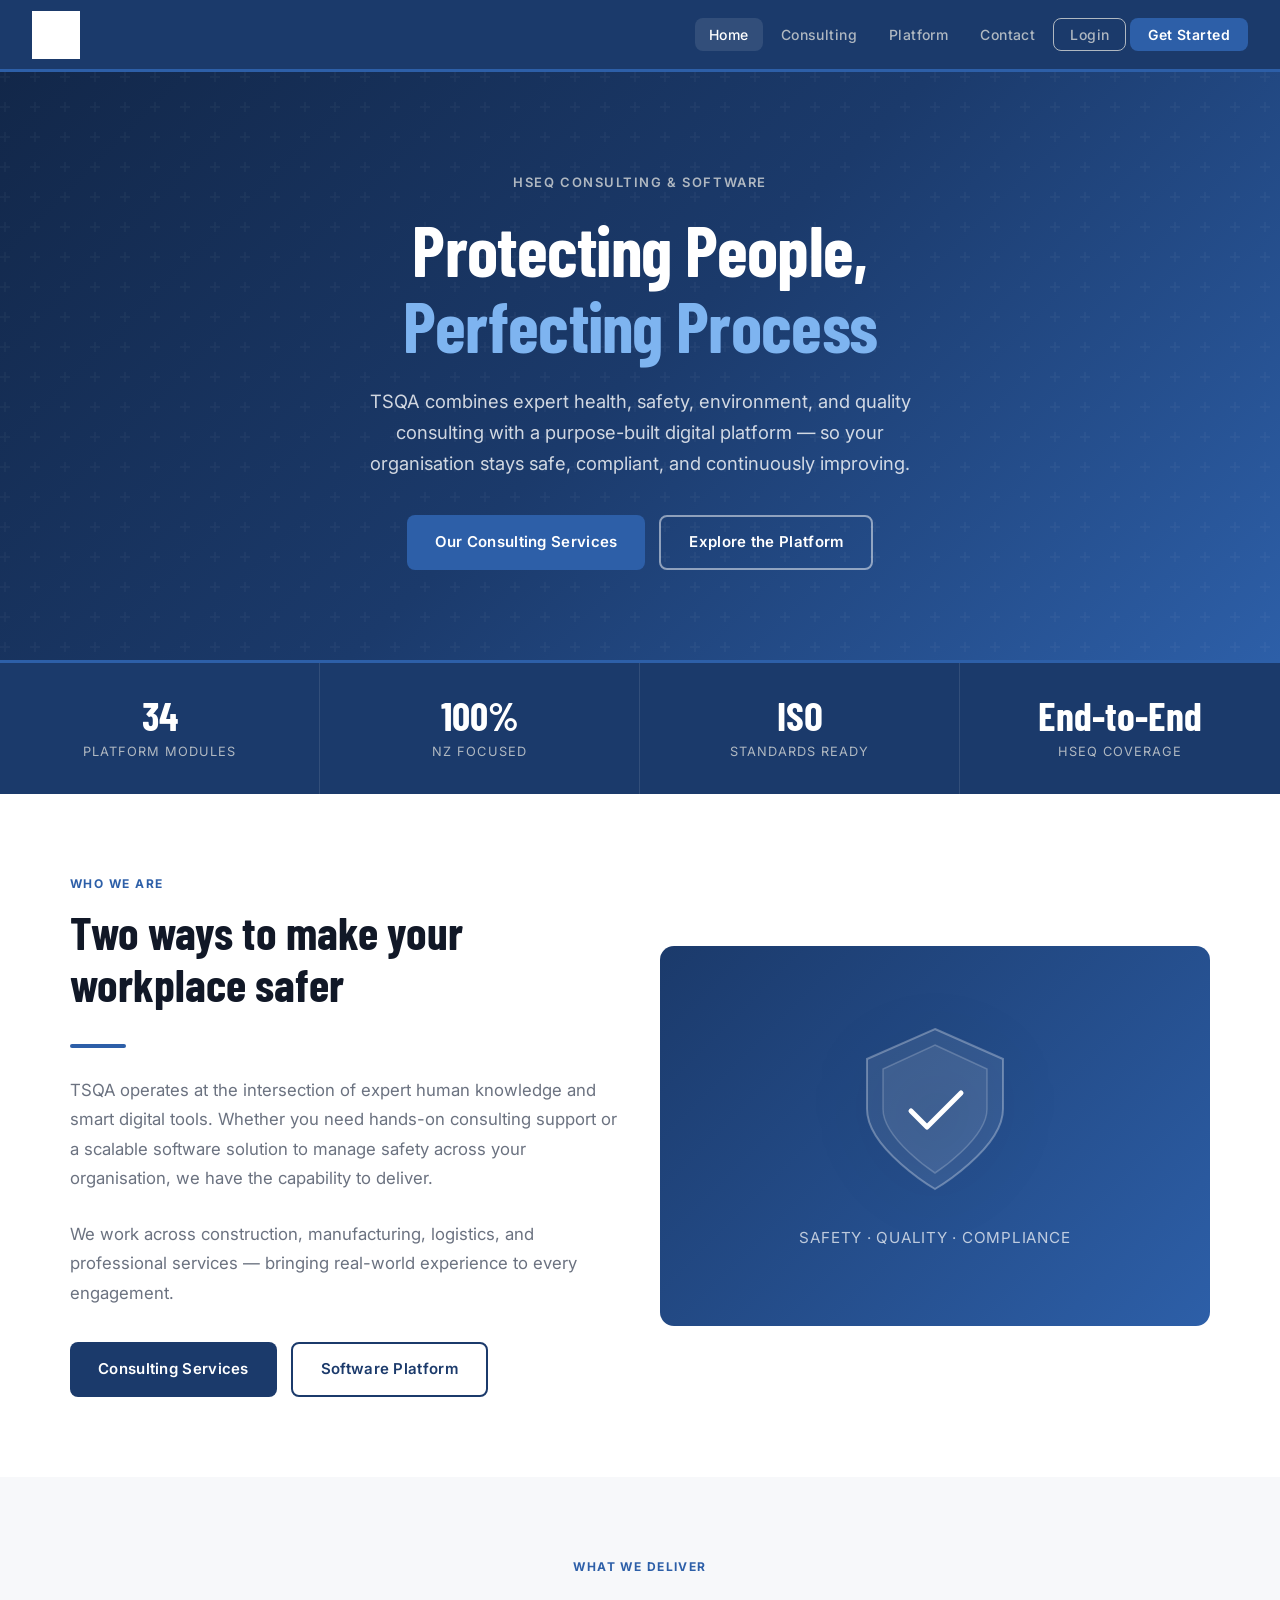
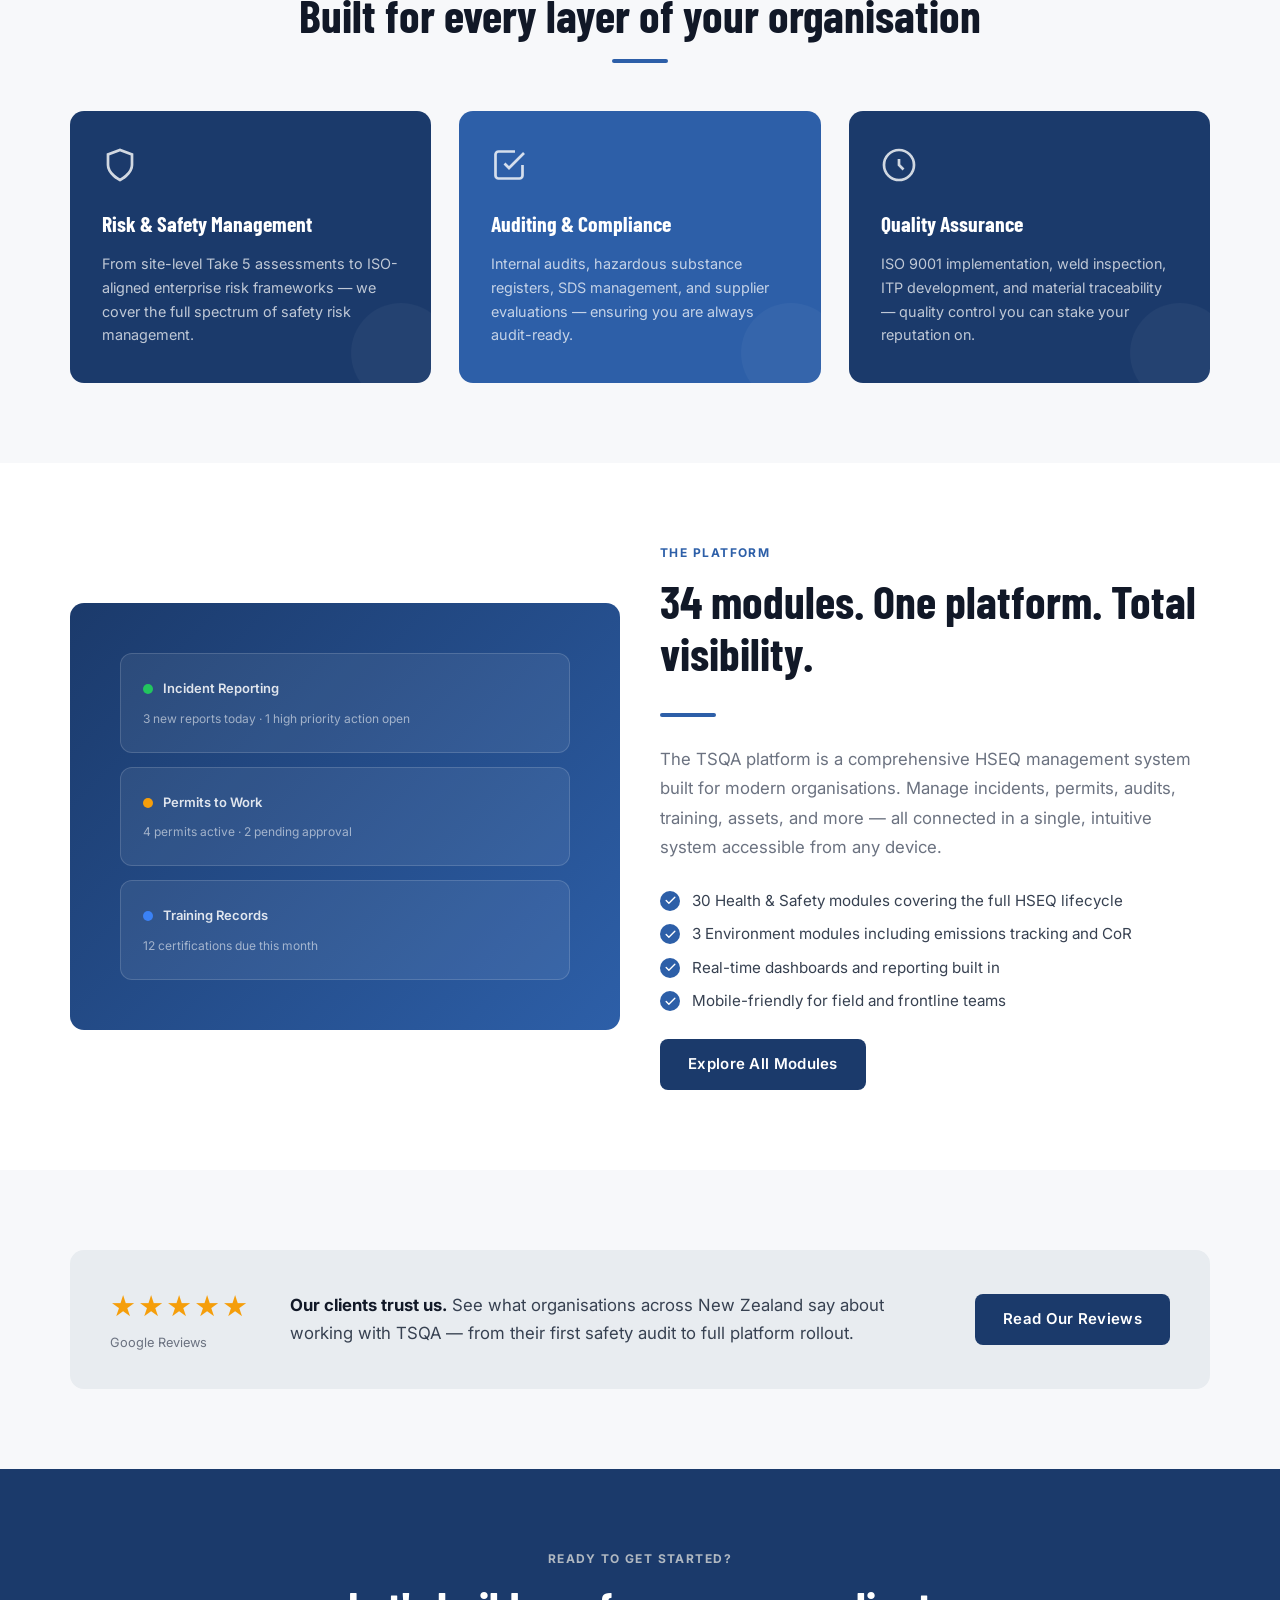
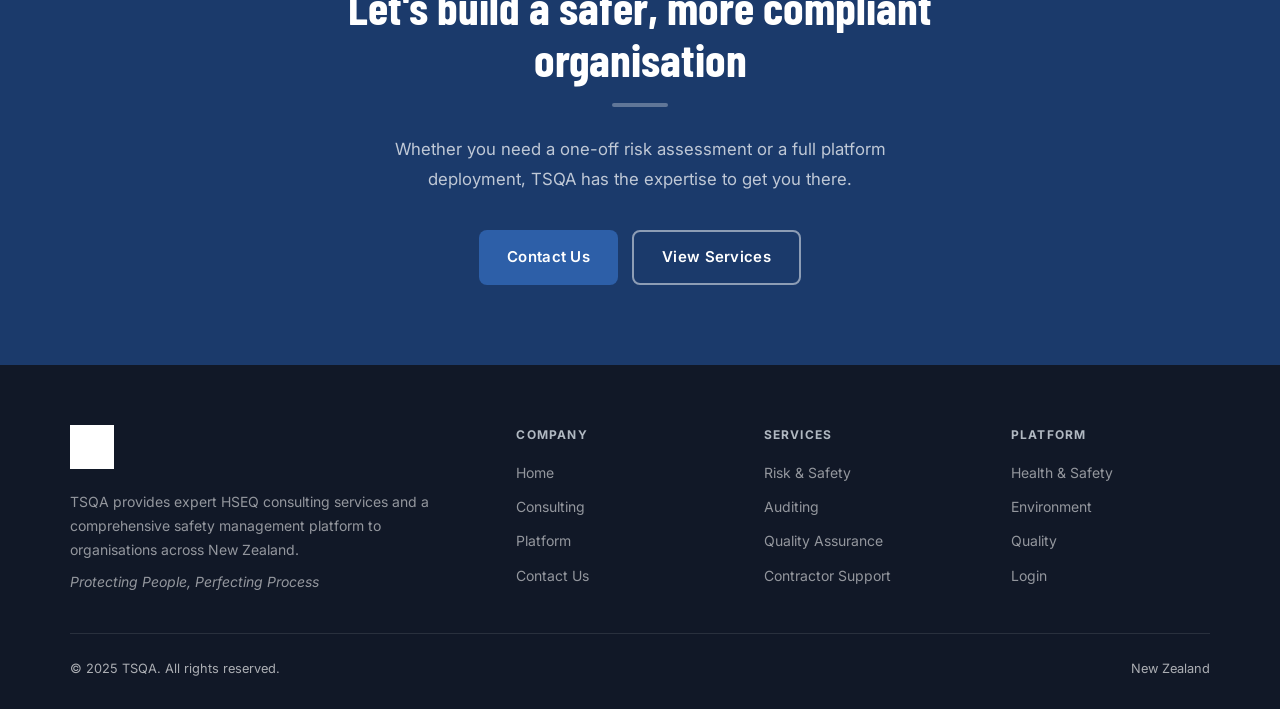
==== index.html @ 7590dee2 "Add files via upload" ====
<!DOCTYPE html>
<html lang="en">
<head>
  <meta charset="UTF-8" />
  <meta name="viewport" content="width=device-width, initial-scale=1.0" />
  <title>TSQA — Protecting People, Perfecting Process</title>
  <meta name="description" content="TSQA delivers expert HSEQ consulting and a powerful digital safety management platform. Protecting People, Perfecting Process." />
  <link rel="stylesheet" href="style.css" />
  <link rel="icon" type="image/png" href="logo.png" />
</head>
<body>

<!-- NAV -->
<nav>
  <a href="index.html" class="nav-logo">
    <img src="logo.png" alt="TSQA Logo" />
  </a>
  <button class="nav-toggle" id="navToggle" aria-label="Toggle menu">
    <span></span><span></span><span></span>
  </button>
  <ul class="nav-links" id="navLinks">
    <li><a href="index.html" class="active">Home</a></li>
    <li><a href="consulting.html">Consulting</a></li>
    <li><a href="platform.html">Platform</a></li>
    <li><a href="contact.html">Contact</a></li>
    <li><a href="platform.html#login" class="nav-login">Login</a></li>
    <li><a href="contact.html" class="nav-cta">Get Started</a></li>
  </ul>
</nav>

<!-- HERO -->
<section class="hero">
  <div class="hero-inner">
    <p class="hero-eyebrow">HSEQ Consulting &amp; Software</p>
    <h1>Protecting People,<br><em>Perfecting Process</em></h1>
    <p class="hero-sub">TSQA combines expert health, safety, environment, and quality consulting with a purpose-built digital platform — so your organisation stays safe, compliant, and continuously improving.</p>
    <div class="hero-actions">
      <a href="consulting.html" class="btn btn-primary">Our Consulting Services</a>
      <a href="platform.html" class="btn btn-outline">Explore the Platform</a>
    </div>
  </div>
</section>

<!-- STATS -->
<div class="stats-bar">
  <div class="stat-item">
    <div class="stat-num">34</div>
    <div class="stat-label">Platform Modules</div>
  </div>
  <div class="stat-item">
    <div class="stat-num">100%</div>
    <div class="stat-label">NZ Focused</div>
  </div>
  <div class="stat-item">
    <div class="stat-num">ISO</div>
    <div class="stat-label">Standards Ready</div>
  </div>
  <div class="stat-item">
    <div class="stat-num">End-to-End</div>
    <div class="stat-label">HSEQ Coverage</div>
  </div>
</div>

<!-- WHO WE ARE -->
<section class="section section-light">
  <div class="container">
    <div class="grid-2">
      <div class="split-text">
        <p class="section-label">Who We Are</p>
        <h2 class="section-title">Two ways to make your workplace safer</h2>
        <div class="divider"></div>
        <p class="section-body">TSQA operates at the intersection of expert human knowledge and smart digital tools. Whether you need hands-on consulting support or a scalable software solution to manage safety across your organisation, we have the capability to deliver.</p>
        <br />
        <p class="section-body">We work across construction, manufacturing, logistics, and professional services — bringing real-world experience to every engagement.</p>
        <br />
        <div style="display:flex; gap:14px; flex-wrap:wrap; margin-top:8px;">
          <a href="consulting.html" class="btn btn-navy">Consulting Services</a>
          <a href="platform.html" class="btn btn-dark-outline">Software Platform</a>
        </div>
      </div>
      <div class="split-img">
        <div class="shield-graphic">
          <svg viewBox="0 0 160 180" fill="none" xmlns="http://www.w3.org/2000/svg">
            <path d="M80 8 L148 38 L148 88 C148 128 80 168 80 168 C80 168 12 128 12 88 L12 38 Z" fill="rgba(255,255,255,0.08)" stroke="rgba(255,255,255,0.3)" stroke-width="2"/>
            <path d="M80 24 L132 48 L132 88 C132 118 80 152 80 152 C80 152 28 118 28 88 L28 48 Z" fill="rgba(255,255,255,0.06)" stroke="rgba(255,255,255,0.2)" stroke-width="1.5"/>
            <path d="M56 90 L72 106 L106 72" stroke="white" stroke-width="5" stroke-linecap="round" stroke-linejoin="round"/>
          </svg>
          <p style="color:rgba(255,255,255,0.7); font-size:0.95rem; margin-top:16px; letter-spacing:0.05em;">SAFETY · QUALITY · COMPLIANCE</p>
        </div>
      </div>
    </div>
  </div>
</section>

<!-- PILLARS -->
<section class="section section-grey">
  <div class="container">
    <div style="text-align:center; margin-bottom:48px;">
      <p class="section-label" style="text-align:center;">What We Deliver</p>
      <h2 class="section-title" style="text-align:center;">Built for every layer of your organisation</h2>
      <div class="divider center"></div>
    </div>
    <div class="grid-3">
      <div class="pillar">
        <svg style="width:36px;height:36px;stroke:rgba(255,255,255,0.8);stroke-width:1.8;fill:none;margin-bottom:16px;" viewBox="0 0 24 24"><path d="M12 22s8-4 8-10V5l-8-3-8 3v7c0 6 8 10 8 10z"/></svg>
        <h3>Risk &amp; Safety Management</h3>
        <p>From site-level Take 5 assessments to ISO-aligned enterprise risk frameworks — we cover the full spectrum of safety risk management.</p>
      </div>
      <div class="pillar" style="background:var(--steel);">
        <svg style="width:36px;height:36px;stroke:rgba(255,255,255,0.8);stroke-width:1.8;fill:none;margin-bottom:16px;" viewBox="0 0 24 24"><path d="M9 11l3 3L22 4"/><path d="M21 12v7a2 2 0 01-2 2H5a2 2 0 01-2-2V5a2 2 0 012-2h11"/></svg>
        <h3>Auditing &amp; Compliance</h3>
        <p>Internal audits, hazardous substance registers, SDS management, and supplier evaluations — ensuring you are always audit-ready.</p>
      </div>
      <div class="pillar">
        <svg style="width:36px;height:36px;stroke:rgba(255,255,255,0.8);stroke-width:1.8;fill:none;margin-bottom:16px;" viewBox="0 0 24 24"><circle cx="12" cy="12" r="10"/><path d="M12 8v4l3 3"/></svg>
        <h3>Quality Assurance</h3>
        <p>ISO 9001 implementation, weld inspection, ITP development, and material traceability — quality control you can stake your reputation on.</p>
      </div>
    </div>
  </div>
</section>

<!-- PLATFORM TEASER -->
<section class="section section-light">
  <div class="container">
    <div class="grid-2">
      <div class="split-img" style="background: linear-gradient(135deg, #1B3A6B 0%, #2D5FA8 100%);">
        <div style="width:100%; padding:10px;">
          <div style="background:rgba(255,255,255,0.07); border:1px solid rgba(255,255,255,0.15); border-radius:12px; padding:24px 22px; margin-bottom:14px;">
            <div style="display:flex;align-items:center;gap:10px;margin-bottom:10px;">
              <div style="width:10px;height:10px;border-radius:50%;background:#22C55E;"></div>
              <span style="color:rgba(255,255,255,0.85);font-size:13px;font-weight:600;">Incident Reporting</span>
            </div>
            <p style="color:rgba(255,255,255,0.55);font-size:12px;line-height:1.5;">3 new reports today · 1 high priority action open</p>
          </div>
          <div style="background:rgba(255,255,255,0.07); border:1px solid rgba(255,255,255,0.15); border-radius:12px; padding:24px 22px; margin-bottom:14px;">
            <div style="display:flex;align-items:center;gap:10px;margin-bottom:10px;">
              <div style="width:10px;height:10px;border-radius:50%;background:#F59E0B;"></div>
              <span style="color:rgba(255,255,255,0.85);font-size:13px;font-weight:600;">Permits to Work</span>
            </div>
            <p style="color:rgba(255,255,255,0.55);font-size:12px;line-height:1.5;">4 permits active · 2 pending approval</p>
          </div>
          <div style="background:rgba(255,255,255,0.07); border:1px solid rgba(255,255,255,0.15); border-radius:12px; padding:24px 22px;">
            <div style="display:flex;align-items:center;gap:10px;margin-bottom:10px;">
              <div style="width:10px;height:10px;border-radius:50%;background:#3B82F6;"></div>
              <span style="color:rgba(255,255,255,0.85);font-size:13px;font-weight:600;">Training Records</span>
            </div>
            <p style="color:rgba(255,255,255,0.55);font-size:12px;line-height:1.5;">12 certifications due this month</p>
          </div>
        </div>
      </div>
      <div class="split-text">
        <p class="section-label">The Platform</p>
        <h2 class="section-title">34 modules. One platform. Total visibility.</h2>
        <div class="divider"></div>
        <p class="section-body">The TSQA platform is a comprehensive HSEQ management system built for modern organisations. Manage incidents, permits, audits, training, assets, and more — all connected in a single, intuitive system accessible from any device.</p>
        <br />
        <ul class="service-list">
          <li>30 Health &amp; Safety modules covering the full HSEQ lifecycle</li>
          <li>3 Environment modules including emissions tracking and CoR</li>
          <li>Real-time dashboards and reporting built in</li>
          <li>Mobile-friendly for field and frontline teams</li>
        </ul>
        <br />
        <a href="platform.html" class="btn btn-navy" style="align-self:flex-start;">Explore All Modules</a>
      </div>
    </div>
  </div>
</section>

<!-- REVIEWS CTA -->
<section class="section section-grey">
  <div class="container">
    <div class="review-banner">
      <div>
        <div class="review-stars">★★★★★</div>
        <p style="font-size:0.8rem;color:var(--muted);margin-top:4px;">Google Reviews</p>
      </div>
      <div class="review-text">
        <p><strong>Our clients trust us.</strong> See what organisations across New Zealand say about working with TSQA — from their first safety audit to full platform rollout.</p>
      </div>
      <a href="https://www.google.com/search?q=TSQA+reviews" target="_blank" rel="noopener" class="btn btn-navy">Read Our Reviews</a>
    </div>
  </div>
</section>

<!-- FINAL CTA -->
<section class="section section-navy">
  <div class="container" style="text-align:center;">
    <p class="section-label on-dark" style="text-align:center;">Ready to get started?</p>
    <h2 class="section-title on-dark" style="text-align:center; max-width:600px; margin:0 auto 16px;">Let's build a safer, more compliant organisation</h2>
    <div class="divider center" style="background:rgba(255,255,255,0.3);"></div>
    <p class="section-body on-dark" style="margin:0 auto 36px; text-align:center;">Whether you need a one-off risk assessment or a full platform deployment, TSQA has the expertise to get you there.</p>
    <div style="display:flex;gap:14px;justify-content:center;flex-wrap:wrap;">
      <a href="contact.html" class="btn btn-primary">Contact Us</a>
      <a href="consulting.html" class="btn btn-outline">View Services</a>
    </div>
  </div>
</section>

<!-- FOOTER -->
<footer>
  <div class="footer-grid">
    <div class="footer-brand">
      <img src="logo.png" alt="TSQA" />
      <p>TSQA provides expert HSEQ consulting services and a comprehensive safety management platform to organisations across New Zealand.</p>
      <p class="footer-tagline">Protecting People, Perfecting Process</p>
    </div>
    <div class="footer-col">
      <h4>Company</h4>
      <ul>
        <li><a href="index.html">Home</a></li>
        <li><a href="consulting.html">Consulting</a></li>
        <li><a href="platform.html">Platform</a></li>
        <li><a href="contact.html">Contact Us</a></li>
      </ul>
    </div>
    <div class="footer-col">
      <h4>Services</h4>
      <ul>
        <li><a href="consulting.html#risk">Risk &amp; Safety</a></li>
        <li><a href="consulting.html#auditing">Auditing</a></li>
        <li><a href="consulting.html#quality">Quality Assurance</a></li>
        <li><a href="consulting.html#contractor">Contractor Support</a></li>
      </ul>
    </div>
    <div class="footer-col">
      <h4>Platform</h4>
      <ul>
        <li><a href="platform.html#hs">Health &amp; Safety</a></li>
        <li><a href="platform.html#env">Environment</a></li>
        <li><a href="platform.html#quality">Quality</a></li>
        <li><a href="platform.html#login">Login</a></li>
      </ul>
    </div>
  </div>
  <div class="footer-bottom">
    <span>&copy; 2025 TSQA. All rights reserved.</span>
    <span>New Zealand</span>
  </div>
</footer>

<script>
  const toggle = document.getElementById('navToggle');
  const links = document.getElementById('navLinks');
  toggle.addEventListener('click', () => links.classList.toggle('open'));
</script>

</body>
</html>
---- style.css ----
/* TSQA — Global Stylesheet */
/* Palette: Navy #1B3A6B | Steel Blue #2D5FA8 | Silver #B0B8C1 | White #FFFFFF | Dark #111827 */

@import url('https://fonts.googleapis.com/css2?family=Inter:wght@400;500;600;700&family=Barlow+Condensed:wght@600;700&display=swap');

*, *::before, *::after { box-sizing: border-box; margin: 0; padding: 0; }

:root {
  --navy:       #1B3A6B;
  --navy-dark:  #122749;
  --navy-light: #243F7A;
  --steel:      #2D5FA8;
  --steel-light:#4478C8;
  --silver:     #B0B8C1;
  --silver-light:#E8ECF0;
  --white:      #FFFFFF;
  --dark:       #111827;
  --mid:        #374151;
  --muted:      #6B7280;
  --border:     #D1D5DB;
  --radius:     8px;
  --radius-lg:  14px;
  --shadow:     0 2px 12px rgba(27,58,107,0.10);
  --shadow-lg:  0 8px 32px rgba(27,58,107,0.18);
  --transition: 0.2s ease;
  --font-display: 'Barlow Condensed', sans-serif;
  --font-body:    'Inter', sans-serif;
}

html { scroll-behavior: smooth; }

body {
  font-family: var(--font-body);
  color: var(--dark);
  background: var(--white);
  font-size: 16px;
  line-height: 1.65;
  -webkit-font-smoothing: antialiased;
}

/* ── NAV ── */
nav {
  position: sticky;
  top: 0;
  z-index: 100;
  background: var(--navy);
  border-bottom: 3px solid var(--steel);
  padding: 0 2rem;
  display: flex;
  align-items: center;
  justify-content: space-between;
  height: 72px;
}

.nav-logo {
  display: flex;
  align-items: center;
  gap: 12px;
  text-decoration: none;
}

.nav-logo img {
  height: 48px;
  width: auto;
  filter: brightness(0) invert(1);
}

.nav-links {
  display: flex;
  align-items: center;
  gap: 4px;
  list-style: none;
}

.nav-links a {
  color: var(--silver);
  text-decoration: none;
  font-size: 14px;
  font-weight: 500;
  letter-spacing: 0.03em;
  padding: 8px 14px;
  border-radius: var(--radius);
  transition: color var(--transition), background var(--transition);
}

.nav-links a:hover,
.nav-links a.active {
  color: var(--white);
  background: rgba(255,255,255,0.10);
}

.nav-cta {
  background: var(--steel) !important;
  color: var(--white) !important;
  border-radius: var(--radius) !important;
  padding: 8px 18px !important;
  font-weight: 600 !important;
  transition: background var(--transition) !important;
}

.nav-cta:hover {
  background: var(--steel-light) !important;
}

.nav-login {
  border: 1.5px solid var(--silver) !important;
  color: var(--silver) !important;
  border-radius: var(--radius) !important;
  padding: 7px 16px !important;
  font-weight: 500 !important;
  transition: border-color var(--transition), color var(--transition) !important;
}

.nav-login:hover {
  border-color: var(--white) !important;
  color: var(--white) !important;
  background: transparent !important;
}

/* Hamburger */
.nav-toggle {
  display: none;
  flex-direction: column;
  gap: 5px;
  cursor: pointer;
  background: none;
  border: none;
  padding: 8px;
}
.nav-toggle span {
  display: block;
  width: 24px;
  height: 2px;
  background: var(--white);
  border-radius: 2px;
  transition: transform var(--transition), opacity var(--transition);
}

/* ── HERO ── */
.hero {
  background: linear-gradient(135deg, var(--navy-dark) 0%, var(--navy) 50%, var(--steel) 100%);
  color: var(--white);
  padding: 100px 2rem 90px;
  text-align: center;
  position: relative;
  overflow: hidden;
}

.hero::before {
  content: '';
  position: absolute;
  inset: 0;
  background: url("data:image/svg+xml,%3Csvg width='60' height='60' viewBox='0 0 60 60' xmlns='http://www.w3.org/2000/svg'%3E%3Cg fill='none' fill-rule='evenodd'%3E%3Cg fill='%23ffffff' fill-opacity='0.03'%3E%3Cpath d='M36 34v-4h-2v4h-4v2h4v4h2v-4h4v-2h-4zm0-30V0h-2v4h-4v2h4v4h2V6h4V4h-4zM6 34v-4H4v4H0v2h4v4h2v-4h4v-2H6zM6 4V0H4v4H0v2h4v4h2V6h4V4H6z'/%3E%3C/g%3E%3C/g%3E%3C/svg%3E");
}

.hero-inner {
  position: relative;
  max-width: 800px;
  margin: 0 auto;
}

.hero-eyebrow {
  font-size: 13px;
  font-weight: 600;
  letter-spacing: 0.12em;
  text-transform: uppercase;
  color: var(--silver);
  margin-bottom: 18px;
}

.hero h1 {
  font-family: var(--font-display);
  font-size: clamp(2.6rem, 6vw, 4.4rem);
  font-weight: 700;
  line-height: 1.08;
  letter-spacing: -0.01em;
  margin-bottom: 22px;
}

.hero h1 em {
  font-style: normal;
  color: #7EB4F0;
}

.hero-sub {
  font-size: 1.15rem;
  color: rgba(255,255,255,0.80);
  max-width: 580px;
  margin: 0 auto 36px;
  line-height: 1.7;
}

.hero-actions {
  display: flex;
  gap: 14px;
  justify-content: center;
  flex-wrap: wrap;
}

/* ── BUTTONS ── */
.btn {
  display: inline-flex;
  align-items: center;
  gap: 8px;
  font-family: var(--font-body);
  font-size: 15px;
  font-weight: 600;
  padding: 13px 28px;
  border-radius: var(--radius);
  text-decoration: none;
  cursor: pointer;
  border: none;
  transition: all var(--transition);
  letter-spacing: 0.02em;
}

.btn-primary {
  background: var(--steel);
  color: var(--white);
}
.btn-primary:hover { background: var(--steel-light); transform: translateY(-1px); }

.btn-outline {
  background: transparent;
  color: var(--white);
  border: 2px solid rgba(255,255,255,0.5);
}
.btn-outline:hover { border-color: var(--white); background: rgba(255,255,255,0.08); }

.btn-navy {
  background: var(--navy);
  color: var(--white);
}
.btn-navy:hover { background: var(--navy-dark); transform: translateY(-1px); }

.btn-dark-outline {
  background: transparent;
  color: var(--navy);
  border: 2px solid var(--navy);
}
.btn-dark-outline:hover { background: var(--navy); color: var(--white); }

/* ── SECTIONS ── */
.section {
  padding: 80px 2rem;
}

.section-light { background: var(--white); }
.section-grey  { background: #F7F8FA; }
.section-navy  { background: var(--navy); color: var(--white); }
.section-dark  { background: var(--dark); color: var(--white); }

.container {
  max-width: 1140px;
  margin: 0 auto;
}

.section-label {
  font-size: 12px;
  font-weight: 700;
  letter-spacing: 0.12em;
  text-transform: uppercase;
  color: var(--steel);
  margin-bottom: 12px;
}

.section-label.on-dark { color: var(--silver); }

.section-title {
  font-family: var(--font-display);
  font-size: clamp(1.9rem, 4vw, 2.9rem);
  font-weight: 700;
  line-height: 1.12;
  color: var(--dark);
  margin-bottom: 16px;
}

.section-title.on-dark { color: var(--white); }

.section-body {
  font-size: 1.05rem;
  color: var(--muted);
  max-width: 580px;
  line-height: 1.75;
}

.section-body.on-dark { color: rgba(255,255,255,0.72); }

/* ── GRID ── */
.grid-2 { display: grid; grid-template-columns: repeat(auto-fit, minmax(480px, 1fr)); gap: 40px; align-items: center; }
.grid-3 { display: grid; grid-template-columns: repeat(auto-fit, minmax(280px, 1fr)); gap: 28px; }
.grid-4 { display: grid; grid-template-columns: repeat(auto-fit, minmax(220px, 1fr)); gap: 24px; }

/* ── CARDS ── */
.card {
  background: var(--white);
  border: 1px solid var(--border);
  border-radius: var(--radius-lg);
  padding: 28px 26px;
  transition: box-shadow var(--transition), transform var(--transition);
}
.card:hover {
  box-shadow: var(--shadow-lg);
  transform: translateY(-3px);
}

.card-icon {
  width: 52px;
  height: 52px;
  border-radius: 12px;
  background: #EBF1FA;
  display: flex;
  align-items: center;
  justify-content: center;
  margin-bottom: 18px;
}
.card-icon svg { width: 26px; height: 26px; stroke: var(--steel); stroke-width: 1.8; fill: none; }

.card h3 {
  font-size: 1.05rem;
  font-weight: 600;
  color: var(--dark);
  margin-bottom: 8px;
}

.card p {
  font-size: 0.9rem;
  color: var(--muted);
  line-height: 1.65;
}

/* Module cards (platform page) */
.module-card {
  background: var(--white);
  border: 1px solid var(--border);
  border-radius: var(--radius-lg);
  padding: 22px 20px;
  border-left: 4px solid var(--steel);
  transition: box-shadow var(--transition), transform var(--transition);
}
.module-card:hover {
  box-shadow: var(--shadow);
  transform: translateY(-2px);
}
.module-card h4 {
  font-size: 0.95rem;
  font-weight: 600;
  color: var(--navy);
  margin-bottom: 6px;
}
.module-card p {
  font-size: 0.845rem;
  color: var(--muted);
  line-height: 1.6;
}

/* ── STATS BAR ── */
.stats-bar {
  display: grid;
  grid-template-columns: repeat(auto-fit, minmax(160px, 1fr));
  gap: 0;
  background: var(--navy);
  border-top: 3px solid var(--steel);
}
.stat-item {
  padding: 32px 24px;
  text-align: center;
  border-right: 1px solid rgba(255,255,255,0.10);
}
.stat-item:last-child { border-right: none; }
.stat-num {
  font-family: var(--font-display);
  font-size: 2.5rem;
  font-weight: 700;
  color: var(--white);
  line-height: 1;
}
.stat-label {
  font-size: 0.8rem;
  color: var(--silver);
  text-transform: uppercase;
  letter-spacing: 0.08em;
  margin-top: 6px;
}

/* ── SERVICE LIST ── */
.service-list {
  list-style: none;
  display: flex;
  flex-direction: column;
  gap: 10px;
}
.service-list li {
  display: flex;
  align-items: flex-start;
  gap: 12px;
  font-size: 0.95rem;
  color: var(--mid);
  line-height: 1.55;
}
.service-list li::before {
  content: '';
  flex-shrink: 0;
  width: 20px;
  height: 20px;
  margin-top: 2px;
  background: var(--steel);
  border-radius: 50%;
  background-image: url("data:image/svg+xml,%3Csvg xmlns='http://www.w3.org/2000/svg' viewBox='0 0 24 24' fill='none' stroke='white' stroke-width='2.5' stroke-linecap='round' stroke-linejoin='round'%3E%3Cpolyline points='20 6 9 17 4 12'/%3E%3C/svg%3E");
  background-size: 13px;
  background-repeat: no-repeat;
  background-position: center;
}

/* ── PILLAR BLOCKS ── */
.pillar {
  padding: 36px 32px;
  border-radius: var(--radius-lg);
  background: var(--navy);
  color: var(--white);
  position: relative;
  overflow: hidden;
}
.pillar::after {
  content: '';
  position: absolute;
  bottom: -20px;
  right: -20px;
  width: 100px;
  height: 100px;
  border-radius: 50%;
  background: rgba(255,255,255,0.04);
}
.pillar h3 {
  font-family: var(--font-display);
  font-size: 1.35rem;
  font-weight: 700;
  margin-bottom: 10px;
  color: var(--white);
}
.pillar p { font-size: 0.9rem; color: rgba(255,255,255,0.72); }

/* ── MODULE CATEGORY HEADER ── */
.cat-header {
  display: flex;
  align-items: center;
  gap: 14px;
  margin-bottom: 28px;
  padding-bottom: 14px;
  border-bottom: 2px solid var(--silver-light);
}
.cat-badge {
  background: var(--navy);
  color: var(--white);
  font-size: 11px;
  font-weight: 700;
  letter-spacing: 0.1em;
  text-transform: uppercase;
  padding: 5px 12px;
  border-radius: 20px;
}
.cat-title {
  font-family: var(--font-display);
  font-size: 1.5rem;
  font-weight: 700;
  color: var(--dark);
}

/* ── CONTACT FORM ── */
.form-group {
  display: flex;
  flex-direction: column;
  gap: 6px;
  margin-bottom: 20px;
}
.form-group label {
  font-size: 13px;
  font-weight: 600;
  color: var(--mid);
  letter-spacing: 0.02em;
}
.form-group input,
.form-group textarea,
.form-group select {
  font-family: var(--font-body);
  font-size: 15px;
  padding: 11px 14px;
  border: 1.5px solid var(--border);
  border-radius: var(--radius);
  color: var(--dark);
  background: var(--white);
  transition: border-color var(--transition), box-shadow var(--transition);
  width: 100%;
}
.form-group input:focus,
.form-group textarea:focus,
.form-group select:focus {
  outline: none;
  border-color: var(--steel);
  box-shadow: 0 0 0 3px rgba(45,95,168,0.12);
}
.form-group textarea { resize: vertical; min-height: 130px; }

.checkbox-group {
  display: flex;
  flex-direction: column;
  gap: 10px;
}
.checkbox-item {
  display: flex;
  align-items: center;
  gap: 10px;
  cursor: pointer;
  font-size: 15px;
  color: var(--mid);
}
.checkbox-item input[type="checkbox"] {
  width: 18px;
  height: 18px;
  accent-color: var(--steel);
  cursor: pointer;
  flex-shrink: 0;
}

.form-row { display: grid; grid-template-columns: 1fr 1fr; gap: 20px; }

/* ── TESTIMONIAL / REVIEW BANNER ── */
.review-banner {
  background: var(--silver-light);
  border-radius: var(--radius-lg);
  padding: 36px 40px;
  display: flex;
  align-items: center;
  gap: 40px;
  flex-wrap: wrap;
}
.review-stars {
  font-size: 1.6rem;
  letter-spacing: 2px;
  color: #F59E0B;
}
.review-text { flex: 1; }
.review-text p { font-size: 1.05rem; color: var(--mid); }
.review-text strong { color: var(--dark); }

/* ── FOOTER ── */
footer {
  background: var(--dark);
  color: rgba(255,255,255,0.65);
  padding: 60px 2rem 30px;
}
.footer-grid {
  max-width: 1140px;
  margin: 0 auto;
  display: grid;
  grid-template-columns: 2fr 1fr 1fr 1fr;
  gap: 48px;
  padding-bottom: 40px;
  border-bottom: 1px solid rgba(255,255,255,0.10);
}
.footer-brand img {
  height: 44px;
  filter: brightness(0) invert(1);
  margin-bottom: 14px;
}
.footer-brand p {
  font-size: 0.875rem;
  line-height: 1.7;
  color: rgba(255,255,255,0.55);
}
.footer-tagline {
  font-size: 0.8rem;
  font-style: italic;
  color: var(--silver);
  margin-top: 8px;
}
.footer-col h4 {
  font-size: 12px;
  font-weight: 700;
  letter-spacing: 0.1em;
  text-transform: uppercase;
  color: var(--silver);
  margin-bottom: 14px;
}
.footer-col ul { list-style: none; display: flex; flex-direction: column; gap: 8px; }
.footer-col ul li a {
  font-size: 0.875rem;
  color: rgba(255,255,255,0.55);
  text-decoration: none;
  transition: color var(--transition);
}
.footer-col ul li a:hover { color: var(--white); }
.footer-bottom {
  max-width: 1140px;
  margin: 24px auto 0;
  display: flex;
  justify-content: space-between;
  align-items: center;
  font-size: 0.8rem;
  flex-wrap: wrap;
  gap: 12px;
}

/* ── BADGE / TAG ── */
.badge {
  display: inline-block;
  font-size: 11px;
  font-weight: 700;
  letter-spacing: 0.08em;
  text-transform: uppercase;
  padding: 4px 10px;
  border-radius: 20px;
  background: #EBF1FA;
  color: var(--steel);
}
.badge-green { background: #EDFBF3; color: #15803D; }

/* ── DIVIDER ── */
.divider { width: 56px; height: 4px; background: var(--steel); border-radius: 2px; margin: 18px 0 28px; }
.divider.center { margin: 18px auto 28px; }

/* ── SPLIT LAYOUT ── */
.split-text { display: flex; flex-direction: column; justify-content: center; }
.split-img {
  border-radius: var(--radius-lg);
  overflow: hidden;
  background: linear-gradient(135deg, var(--navy) 0%, var(--steel) 100%);
  min-height: 380px;
  display: flex;
  align-items: center;
  justify-content: center;
  padding: 40px;
}
.shield-graphic {
  text-align: center;
}
.shield-graphic svg {
  width: 160px;
  height: auto;
  filter: drop-shadow(0 8px 32px rgba(0,0,0,0.3));
}

/* ── RESPONSIVE ── */
@media (max-width: 900px) {
  .grid-2 { grid-template-columns: 1fr; }
  .footer-grid { grid-template-columns: 1fr 1fr; }
}

@media (max-width: 640px) {
  nav { padding: 0 1.2rem; }
  .nav-links { display: none; flex-direction: column; position: absolute; top: 72px; left: 0; right: 0; background: var(--navy-dark); padding: 1rem; gap: 4px; border-bottom: 2px solid var(--steel); }
  .nav-links.open { display: flex; }
  .nav-toggle { display: flex; }
  .hero { padding: 64px 1.2rem 56px; }
  .section { padding: 56px 1.2rem; }
  .form-row { grid-template-columns: 1fr; }
  .footer-grid { grid-template-columns: 1fr; gap: 28px; }
  .stats-bar { grid-template-columns: 1fr 1fr; }
  .stat-item { border-right: none; border-bottom: 1px solid rgba(255,255,255,0.10); }
}
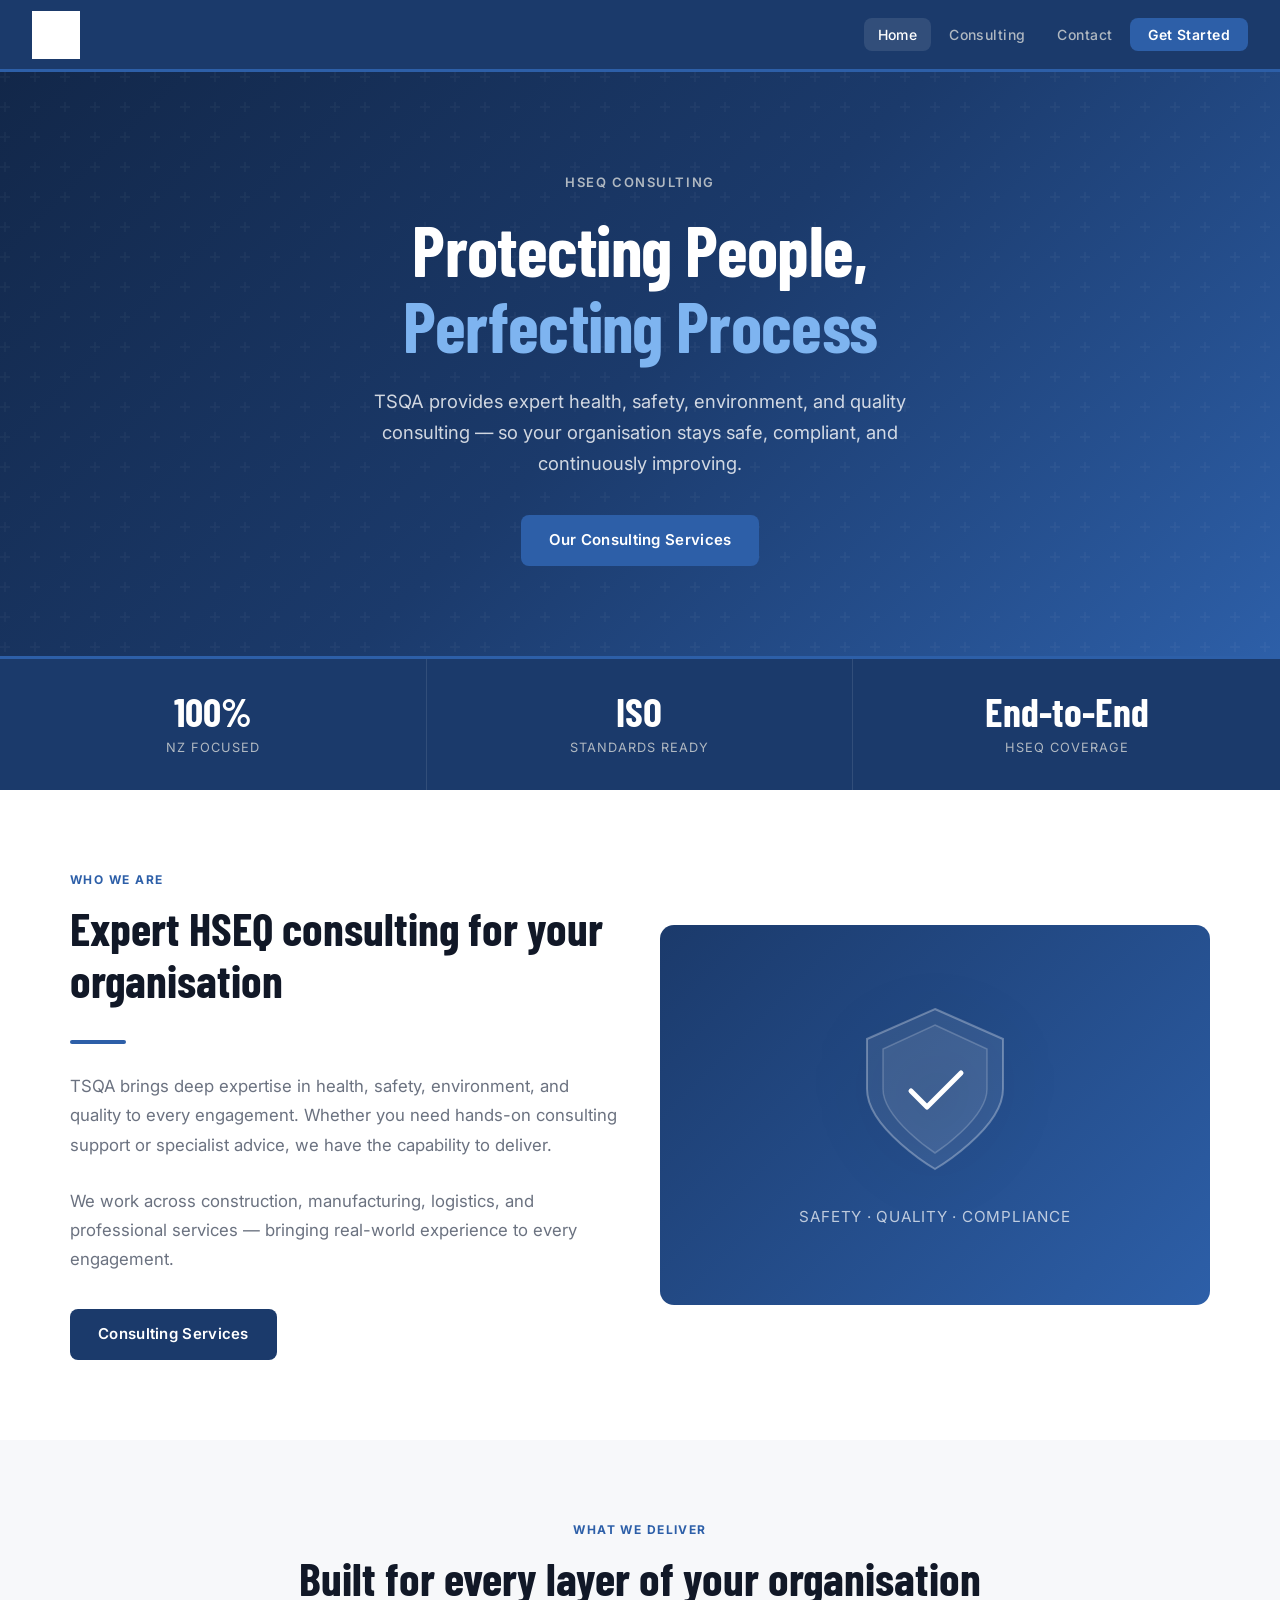
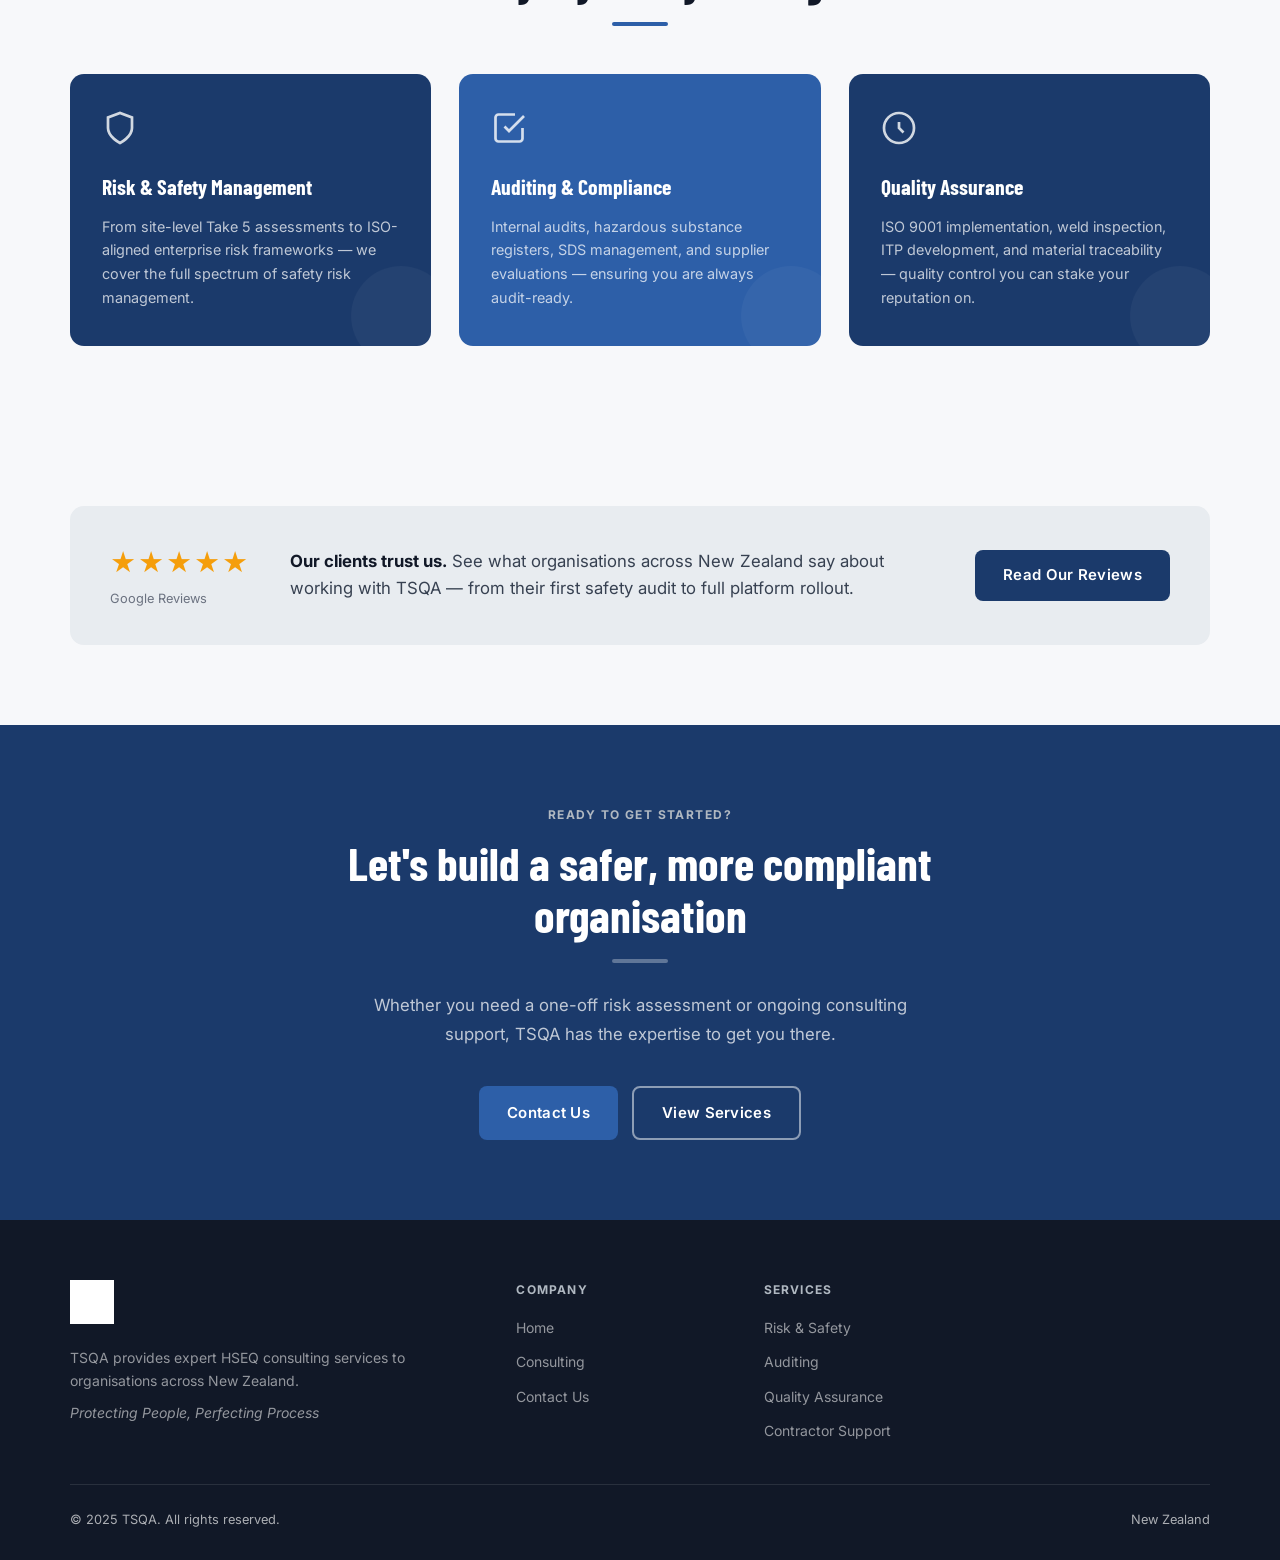
==== commit dc055f47: "Remove all software/platform references from index and contact pages Strips mentions of the TSQA sof" ====
--- a/index.html
+++ b/index.html
@@ -4,7 +4,7 @@
   <meta charset="UTF-8" />
   <meta name="viewport" content="width=device-width, initial-scale=1.0" />
   <title>TSQA — Protecting People, Perfecting Process</title>
-  <meta name="description" content="TSQA delivers expert HSEQ consulting and a powerful digital safety management platform. Protecting People, Perfecting Process." />
+  <meta name="description" content="TSQA delivers expert HSEQ consulting services. Protecting People, Perfecting Process." />
   <link rel="stylesheet" href="style.css" />
   <link rel="icon" type="image/png" href="logo.png" />
 </head>
@@ -21,9 +21,7 @@
   <ul class="nav-links" id="navLinks">
     <li><a href="index.html" class="active">Home</a></li>
     <li><a href="consulting.html">Consulting</a></li>
-    <li><a href="platform.html">Platform</a></li>
     <li><a href="contact.html">Contact</a></li>
-    <li><a href="platform.html#login" class="nav-login">Login</a></li>
     <li><a href="contact.html" class="nav-cta">Get Started</a></li>
   </ul>
 </nav>
@@ -31,22 +29,17 @@
 <!-- HERO -->
 <section class="hero">
   <div class="hero-inner">
-    <p class="hero-eyebrow">HSEQ Consulting &amp; Software</p>
+    <p class="hero-eyebrow">HSEQ Consulting</p>
     <h1>Protecting People,<br><em>Perfecting Process</em></h1>
-    <p class="hero-sub">TSQA combines expert health, safety, environment, and quality consulting with a purpose-built digital platform — so your organisation stays safe, compliant, and continuously improving.</p>
+    <p class="hero-sub">TSQA provides expert health, safety, environment, and quality consulting — so your organisation stays safe, compliant, and continuously improving.</p>
     <div class="hero-actions">
       <a href="consulting.html" class="btn btn-primary">Our Consulting Services</a>
-      <a href="platform.html" class="btn btn-outline">Explore the Platform</a>
     </div>
   </div>
 </section>
 
 <!-- STATS -->
 <div class="stats-bar">
-  <div class="stat-item">
-    <div class="stat-num">34</div>
-    <div class="stat-label">Platform Modules</div>
-  </div>
   <div class="stat-item">
     <div class="stat-num">100%</div>
     <div class="stat-label">NZ Focused</div>
@@ -67,15 +60,14 @@
     <div class="grid-2">
       <div class="split-text">
         <p class="section-label">Who We Are</p>
-        <h2 class="section-title">Two ways to make your workplace safer</h2>
+        <h2 class="section-title">Expert HSEQ consulting for your organisation</h2>
         <div class="divider"></div>
-        <p class="section-body">TSQA operates at the intersection of expert human knowledge and smart digital tools. Whether you need hands-on consulting support or a scalable software solution to manage safety across your organisation, we have the capability to deliver.</p>
+        <p class="section-body">TSQA brings deep expertise in health, safety, environment, and quality to every engagement. Whether you need hands-on consulting support or specialist advice, we have the capability to deliver.</p>
         <br />
         <p class="section-body">We work across construction, manufacturing, logistics, and professional services — bringing real-world experience to every engagement.</p>
         <br />
         <div style="display:flex; gap:14px; flex-wrap:wrap; margin-top:8px;">
           <a href="consulting.html" class="btn btn-navy">Consulting Services</a>
-          <a href="platform.html" class="btn btn-dark-outline">Software Platform</a>
         </div>
       </div>
       <div class="split-img">
@@ -120,54 +112,6 @@
   </div>
 </section>
 
-<!-- PLATFORM TEASER -->
-<section class="section section-light">
-  <div class="container">
-    <div class="grid-2">
-      <div class="split-img" style="background: linear-gradient(135deg, #1B3A6B 0%, #2D5FA8 100%);">
-        <div style="width:100%; padding:10px;">
-          <div style="background:rgba(255,255,255,0.07); border:1px solid rgba(255,255,255,0.15); border-radius:12px; padding:24px 22px; margin-bottom:14px;">
-            <div style="display:flex;align-items:center;gap:10px;margin-bottom:10px;">
-              <div style="width:10px;height:10px;border-radius:50%;background:#22C55E;"></div>
-              <span style="color:rgba(255,255,255,0.85);font-size:13px;font-weight:600;">Incident Reporting</span>
-            </div>
-            <p style="color:rgba(255,255,255,0.55);font-size:12px;line-height:1.5;">3 new reports today · 1 high priority action open</p>
-          </div>
-          <div style="background:rgba(255,255,255,0.07); border:1px solid rgba(255,255,255,0.15); border-radius:12px; padding:24px 22px; margin-bottom:14px;">
-            <div style="display:flex;align-items:center;gap:10px;margin-bottom:10px;">
-              <div style="width:10px;height:10px;border-radius:50%;background:#F59E0B;"></div>
-              <span style="color:rgba(255,255,255,0.85);font-size:13px;font-weight:600;">Permits to Work</span>
-            </div>
-            <p style="color:rgba(255,255,255,0.55);font-size:12px;line-height:1.5;">4 permits active · 2 pending approval</p>
-          </div>
-          <div style="background:rgba(255,255,255,0.07); border:1px solid rgba(255,255,255,0.15); border-radius:12px; padding:24px 22px;">
-            <div style="display:flex;align-items:center;gap:10px;margin-bottom:10px;">
-              <div style="width:10px;height:10px;border-radius:50%;background:#3B82F6;"></div>
-              <span style="color:rgba(255,255,255,0.85);font-size:13px;font-weight:600;">Training Records</span>
-            </div>
-            <p style="color:rgba(255,255,255,0.55);font-size:12px;line-height:1.5;">12 certifications due this month</p>
-          </div>
-        </div>
-      </div>
-      <div class="split-text">
-        <p class="section-label">The Platform</p>
-        <h2 class="section-title">34 modules. One platform. Total visibility.</h2>
-        <div class="divider"></div>
-        <p class="section-body">The TSQA platform is a comprehensive HSEQ management system built for modern organisations. Manage incidents, permits, audits, training, assets, and more — all connected in a single, intuitive system accessible from any device.</p>
-        <br />
-        <ul class="service-list">
-          <li>30 Health &amp; Safety modules covering the full HSEQ lifecycle</li>
-          <li>3 Environment modules including emissions tracking and CoR</li>
-          <li>Real-time dashboards and reporting built in</li>
-          <li>Mobile-friendly for field and frontline teams</li>
-        </ul>
-        <br />
-        <a href="platform.html" class="btn btn-navy" style="align-self:flex-start;">Explore All Modules</a>
-      </div>
-    </div>
-  </div>
-</section>
-
 <!-- REVIEWS CTA -->
 <section class="section section-grey">
   <div class="container">
@@ -190,7 +134,7 @@
     <p class="section-label on-dark" style="text-align:center;">Ready to get started?</p>
     <h2 class="section-title on-dark" style="text-align:center; max-width:600px; margin:0 auto 16px;">Let's build a safer, more compliant organisation</h2>
     <div class="divider center" style="background:rgba(255,255,255,0.3);"></div>
-    <p class="section-body on-dark" style="margin:0 auto 36px; text-align:center;">Whether you need a one-off risk assessment or a full platform deployment, TSQA has the expertise to get you there.</p>
+    <p class="section-body on-dark" style="margin:0 auto 36px; text-align:center;">Whether you need a one-off risk assessment or ongoing consulting support, TSQA has the expertise to get you there.</p>
     <div style="display:flex;gap:14px;justify-content:center;flex-wrap:wrap;">
       <a href="contact.html" class="btn btn-primary">Contact Us</a>
       <a href="consulting.html" class="btn btn-outline">View Services</a>
@@ -203,7 +147,7 @@
   <div class="footer-grid">
     <div class="footer-brand">
       <img src="logo.png" alt="TSQA" />
-      <p>TSQA provides expert HSEQ consulting services and a comprehensive safety management platform to organisations across New Zealand.</p>
+      <p>TSQA provides expert HSEQ consulting services to organisations across New Zealand.</p>
       <p class="footer-tagline">Protecting People, Perfecting Process</p>
     </div>
     <div class="footer-col">
@@ -211,7 +155,6 @@
       <ul>
         <li><a href="index.html">Home</a></li>
         <li><a href="consulting.html">Consulting</a></li>
-        <li><a href="platform.html">Platform</a></li>
         <li><a href="contact.html">Contact Us</a></li>
       </ul>
     </div>
@@ -222,15 +165,6 @@
         <li><a href="consulting.html#auditing">Auditing</a></li>
         <li><a href="consulting.html#quality">Quality Assurance</a></li>
         <li><a href="consulting.html#contractor">Contractor Support</a></li>
-      </ul>
-    </div>
-    <div class="footer-col">
-      <h4>Platform</h4>
-      <ul>
-        <li><a href="platform.html#hs">Health &amp; Safety</a></li>
-        <li><a href="platform.html#env">Environment</a></li>
-        <li><a href="platform.html#quality">Quality</a></li>
-        <li><a href="platform.html#login">Login</a></li>
       </ul>
     </div>
   </div>
